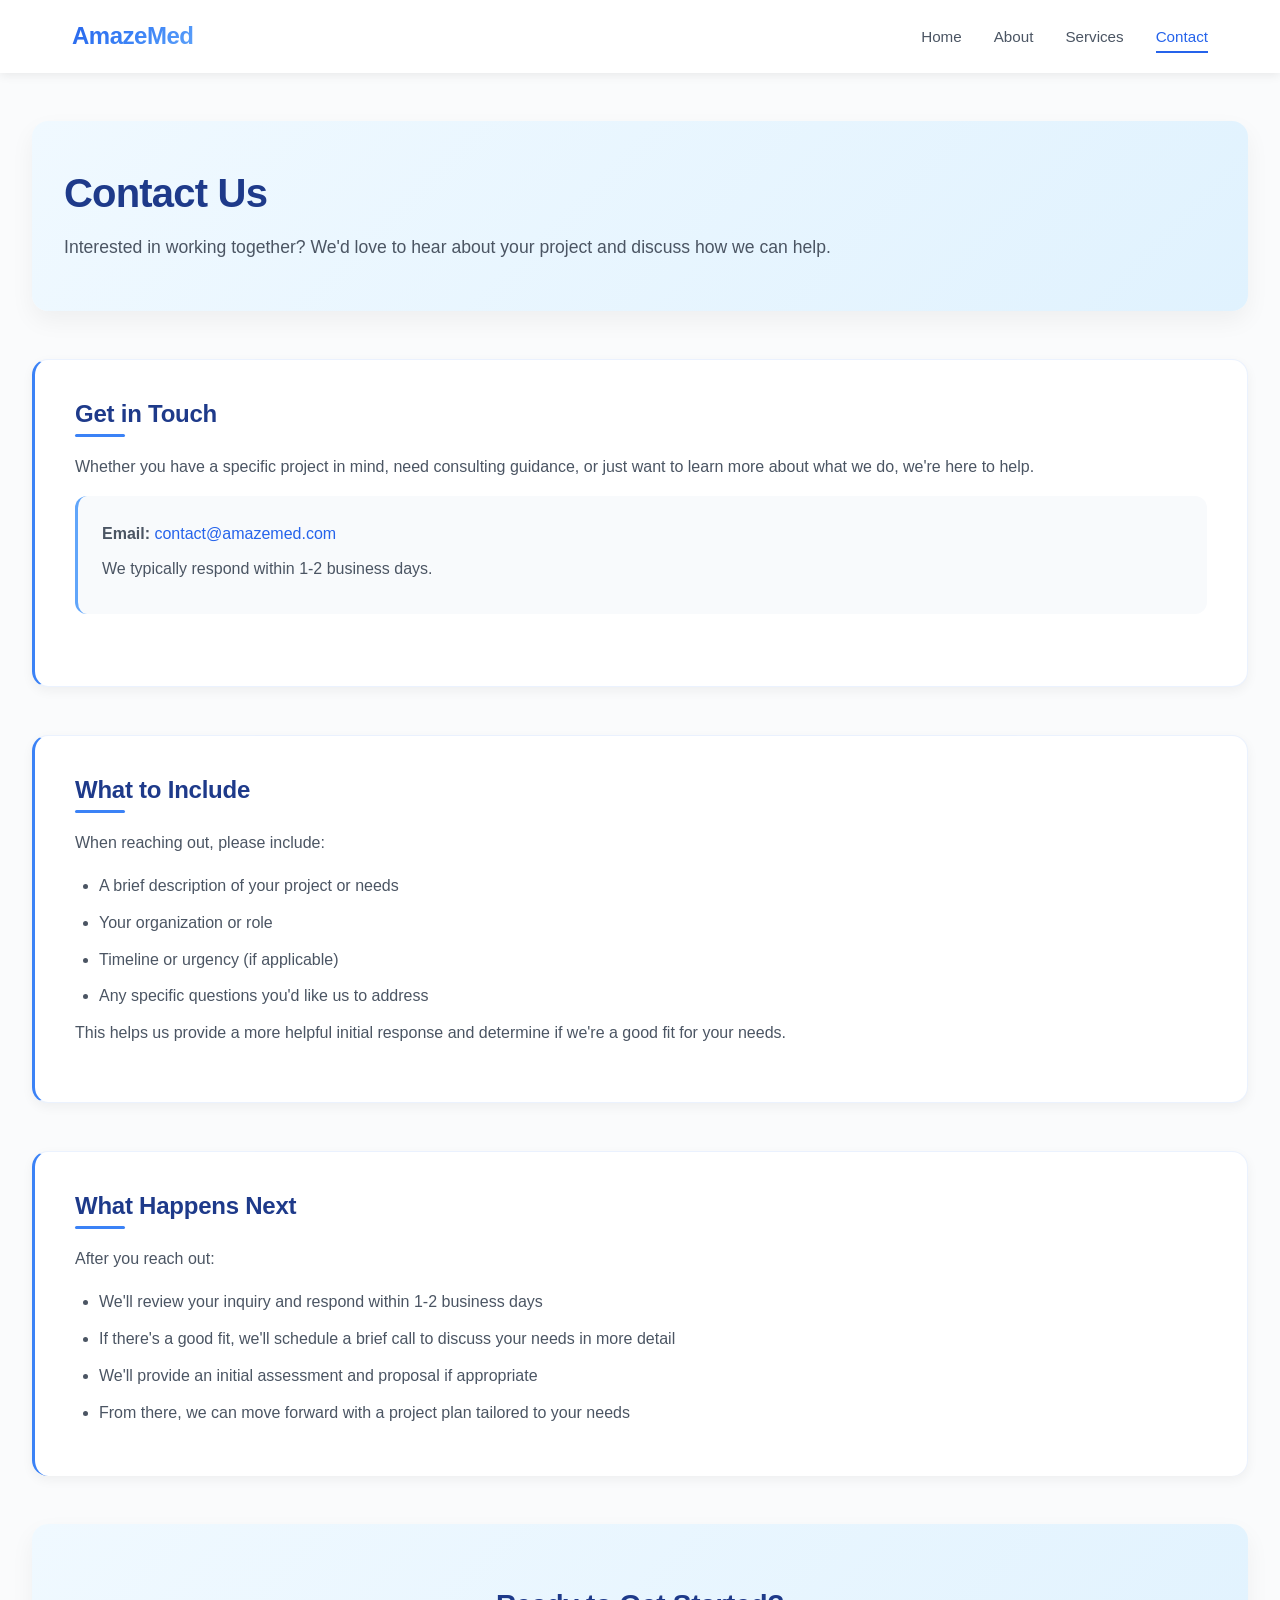
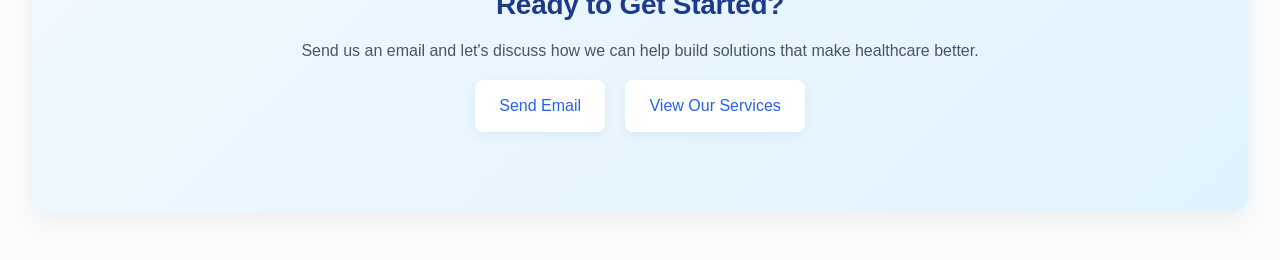
==== contact.html @ 46cca4fc "first" ====
<!DOCTYPE html>
<html lang="en">
<head>
    <meta charset="UTF-8">
    <meta name="viewport" content="width=device-width, initial-scale=1.0">
    <title>AmazeMed - Contact</title>
    <link rel="stylesheet" href="styles.css">
</head>
<body>
    <script src="nav.js"></script>
    <div class="container">
        <section class="header">
            <h1>Contact Us</h1>
            <p class="intro">
                Interested in working together? We'd love to hear about your project and discuss how we can help.
            </p>
        </section>

        <section class="content">
            <div class="section">
                <h2>Get in Touch</h2>
                <p>
                    Whether you have a specific project in mind, need consulting guidance, or just want to learn more about what we do, we're here to help.
                </p>
                <div class="contact-info">
                    <p><strong>Email:</strong> <a href="mailto:contact@amazemed.com">contact@amazemed.com</a></p>
                    <p>We typically respond within 1-2 business days.</p>
                </div>
            </div>

            <div class="section">
                <h2>What to Include</h2>
                <p>
                    When reaching out, please include:
                </p>
                <ul>
                    <li>A brief description of your project or needs</li>
                    <li>Your organization or role</li>
                    <li>Timeline or urgency (if applicable)</li>
                    <li>Any specific questions you'd like us to address</li>
                </ul>
                <p>
                    This helps us provide a more helpful initial response and determine if we're a good fit for your needs.
                </p>
            </div>

            <div class="section">
                <h2>What Happens Next</h2>
                <p>
                    After you reach out:
                </p>
                <ol>
                    <li>We'll review your inquiry and respond within 1-2 business days</li>
                    <li>If there's a good fit, we'll schedule a brief call to discuss your needs in more detail</li>
                    <li>We'll provide an initial assessment and proposal if appropriate</li>
                    <li>From there, we can move forward with a project plan tailored to your needs</li>
                </ol>
            </div>
        </section>

        <section class="cta">
            <h2>Ready to Get Started?</h2>
            <p>Send us an email and let's discuss how we can help build solutions that make healthcare better.</p>
            <p>
                <a href="mailto:contact@amazemed.com">Send Email</a>
                <a href="services.html">View Our Services</a>
            </p>
        </section>
    </div>

    <script>
        // Force full width by finding and overriding constraining parent elements
        (function() {
            function forceFullWidth() {
                const container = document.querySelector('.container');
                if (!container) return;

                let parent = container.parentElement;
                while (parent && parent !== document.body) {
                    const computedStyle = window.getComputedStyle(parent);
                    const maxWidth = computedStyle.maxWidth;

                    if (maxWidth && maxWidth !== 'none' && maxWidth !== '100%') {
                        parent.style.setProperty('max-width', '100%', 'important');
                        parent.style.setProperty('width', '100%', 'important');
                    }

                    parent = parent.parentElement;
                }

                container.style.setProperty('max-width', '100%', 'important');
                container.style.setProperty('width', '100%', 'important');
            }

            if (document.readyState === 'loading') {
                document.addEventListener('DOMContentLoaded', forceFullWidth);
            } else {
                forceFullWidth();
            }

            setTimeout(forceFullWidth, 100);
            setTimeout(forceFullWidth, 500);
        })();
    </script>
</body>
</html>
---- styles.css ----
/* ============================================
   AmazeMed - Shared Stylesheet
   ============================================ */

/* ===== Base Styles & Typography ===== */
* {
    margin: 0;
    padding: 0;
    box-sizing: border-box;
}

:root {
    /* Color Palette */
    --primary: #1e3a8a;
    --primary-light: #2563eb;
    --primary-lighter: #3b82f6;
    --secondary: #60a5fa;
    --text-dark: #1f2937;
    --text-gray: #4b5563;
    --text-light: #6b7280;
    --bg-light: #fafbfc;
    --bg-blue-light: #f0f9ff;
    --bg-blue-lighter: #e0f2fe;
    --white: #ffffff;
    --border-light: #e5e7eb;
    
    /* Typography */
    --font-sans: -apple-system, BlinkMacSystemFont, 'Segoe UI', 'Roboto', 'Oxygen', 'Ubuntu', 'Cantarell', 'Fira Sans', 'Droid Sans', 'Helvetica Neue', sans-serif;
    --font-mono: 'SF Mono', 'Monaco', 'Inconsolata', 'Fira Code', 'Fira Mono', 'Droid Sans Mono', 'Source Code Pro', monospace;
    
    /* Spacing */
    --spacing-xs: 0.5rem;
    --spacing-sm: 1rem;
    --spacing-md: 1.5rem;
    --spacing-lg: 2rem;
    --spacing-xl: 3rem;
    --spacing-2xl: 4rem;
    
    /* Shadows */
    --shadow-sm: 0 2px 8px rgba(0, 0, 0, 0.03);
    --shadow-md: 0 4px 12px rgba(0, 0, 0, 0.05);
    --shadow-lg: 0 10px 25px rgba(0, 0, 0, 0.05);
    --shadow-xl: 0 15px 35px rgba(0, 0, 0, 0.1);
}

body {
    font-family: var(--font-sans);
    font-size: 16px;
    line-height: 1.7;
    color: var(--text-dark);
    background: var(--bg-light);
    -webkit-font-smoothing: antialiased;
    -moz-osx-font-smoothing: grayscale;
    text-rendering: optimizeLegibility;
}

/* Improved Typography */
h1, h2, h3, h4, h5, h6 {
    font-weight: 600;
    line-height: 1.2;
    color: var(--primary);
    margin-bottom: var(--spacing-sm);
    letter-spacing: -0.02em;
}

h1 {
    font-size: 2.5rem;
    font-weight: 700;
    letter-spacing: -0.03em;
}

h2 {
    font-size: 2rem;
    font-weight: 600;
}

h3 {
    font-size: 1.5rem;
    font-weight: 600;
}

p {
    margin-bottom: var(--spacing-sm);
    line-height: 1.7;
}

a {
    color: var(--primary-light);
    text-decoration: none;
    transition: color 0.2s ease;
}

a:hover {
    color: var(--primary);
}

/* ===== Navigation Bar ===== */
.navbar {
    background: var(--white);
    box-shadow: 0 2px 10px rgba(0, 0, 0, 0.08);
    position: sticky;
    top: 0;
    z-index: 1000;
    padding: var(--spacing-sm) 0;
    backdrop-filter: blur(10px);
    background: rgba(255, 255, 255, 0.95);
}

.nav-container {
    max-width: 1200px;
    margin: 0 auto;
    padding: 0 var(--spacing-lg);
    display: flex;
    justify-content: space-between;
    align-items: center;
}

.nav-logo {
    font-size: 1.5rem;
    font-weight: 700;
    color: var(--primary);
    text-decoration: none;
    background: linear-gradient(135deg, #2563eb 0%, #3b82f6 25%, #60a5fa 50%, #3b82f6 75%, #2563eb 100%);
    background-size: 200% 200%;
    -webkit-background-clip: text;
    background-clip: text;
    -webkit-text-fill-color: transparent;
    letter-spacing: -0.02em;
    transition: all 0.3s ease;
    animation: gradient-shift 8s ease infinite;
}

.nav-logo:hover {
    background: linear-gradient(135deg, #1e40af 0%, #2563eb 25%, #3b82f6 50%, #60a5fa 75%, #3b82f6 100%);
    background-size: 200% 200%;
    -webkit-background-clip: text;
    background-clip: text;
    transform: scale(1.05);
}

@keyframes gradient-shift {
    0%, 100% {
        background-position: 0% 50%;
    }
    50% {
        background-position: 100% 50%;
    }
}

.nav-menu {
    display: flex;
    list-style: none;
    gap: var(--spacing-lg);
    align-items: center;
}

.nav-menu a {
    color: var(--text-gray);
    text-decoration: none;
    font-weight: 500;
    font-size: 0.95rem;
    transition: color 0.2s ease;
    padding: var(--spacing-xs) 0;
    position: relative;
}

.nav-menu a::after {
    content: '';
    position: absolute;
    bottom: 0;
    left: 0;
    width: 0;
    height: 2px;
    background: var(--primary-light);
    transition: width 0.3s ease;
}

.nav-menu a:hover::after,
.nav-menu a.active::after {
    width: 100%;
}

.nav-menu a:hover,
.nav-menu a.active {
    color: var(--primary-light);
}

.nav-divider {
    color: var(--border-light);
    padding: 0 var(--spacing-xs);
    pointer-events: none;
    user-select: none;
}

/* Dropdown Menu */
.nav-dropdown {
    position: relative;
}

.nav-dropdown-toggle {
    cursor: pointer;
}

.dropdown-arrow {
    font-size: 0.7em;
    margin-left: 0.25rem;
    transition: transform 0.3s ease;
    display: inline-block;
}

.nav-dropdown:hover .dropdown-arrow {
    transform: rotate(180deg);
}

.nav-dropdown-menu.show ~ .nav-dropdown-toggle .dropdown-arrow,
.nav-dropdown.show .dropdown-arrow {
    transform: rotate(180deg);
}

.nav-dropdown-menu {
    position: absolute;
    top: 100%;
    right: 0;
    background: var(--white);
    box-shadow: var(--shadow-lg);
    border-radius: 0.5rem;
    min-width: 200px;
    opacity: 0;
    visibility: hidden;
    transform: translateY(-10px);
    transition: all 0.3s ease;
    margin-top: var(--spacing-xs);
    padding: var(--spacing-xs) 0;
    list-style: none;
    z-index: 1000;
}

.nav-dropdown:hover .nav-dropdown-menu,
.nav-dropdown-menu.show {
    opacity: 1;
    visibility: visible;
    transform: translateY(0);
}

.nav-dropdown-menu li {
    margin: 0;
    padding: 0;
}

.nav-dropdown-menu a {
    display: block;
    padding: var(--spacing-xs) var(--spacing-md);
    color: var(--text-gray);
    text-decoration: none;
    transition: background-color 0.2s ease, color 0.2s ease;
    font-size: 0.95rem;
}

.nav-dropdown-menu a:hover {
    background-color: var(--bg-blue-light);
    color: var(--primary-light);
}

.nav-dropdown-menu a::after {
    display: none;
}

.nav-toggle {
    display: none;
    flex-direction: column;
    cursor: pointer;
    gap: 4px;
    padding: var(--spacing-xs);
}

.nav-toggle span {
    width: 25px;
    height: 3px;
    background: var(--primary);
    border-radius: 2px;
    transition: all 0.3s ease;
}

/* Mobile Navigation */
@media (max-width: 768px) {
    .nav-toggle {
        display: flex;
    }

    .nav-menu {
        position: fixed;
        left: -100%;
        top: 70px;
        flex-direction: column;
        background: var(--white);
        width: 100%;
        text-align: center;
        transition: 0.3s;
        box-shadow: var(--shadow-lg);
        padding: var(--spacing-lg) 0;
        gap: 0;
    }

    .nav-menu.active {
        left: 0;
    }

    .nav-menu li {
        width: 100%;
        padding: var(--spacing-sm) 0;
        border-bottom: 1px solid var(--border-light);
    }

    .nav-menu a {
        display: block;
        width: 100%;
        padding: var(--spacing-xs) var(--spacing-lg);
    }

    .nav-toggle.active span:nth-child(1) {
        transform: rotate(45deg) translate(5px, 5px);
    }

    .nav-toggle.active span:nth-child(2) {
        opacity: 0;
    }

    .nav-toggle.active span:nth-child(3) {
        transform: rotate(-45deg) translate(7px, -6px);
    }
}

/* ===== Container & Layout ===== */
.container {
    width: 100% !important;
    max-width: 1200px !important;
    margin: 0 auto !important;
    padding: var(--spacing-xl) var(--spacing-lg) !important;
    padding-top: var(--spacing-xl) !important;
    font-family: var(--font-sans);
    line-height: 1.7;
    color: var(--text-dark);
    background: var(--bg-light);
    min-height: calc(100vh - 70px);
    box-sizing: border-box;
    position: relative;
    overflow: visible;
}

/* ===== Hero Section ===== */
.hero {
    margin-top: 0 !important;
    margin-bottom: var(--spacing-2xl) !important;
    padding: var(--spacing-xl) var(--spacing-lg) !important;
    padding-top: var(--spacing-xl) !important;
    padding-bottom: var(--spacing-xl) !important;
    background: linear-gradient(135deg, var(--bg-blue-light) 0%, var(--bg-blue-lighter) 100%);
    border-radius: 1rem;
    display: flow-root;
    position: relative;
    overflow: visible;
    box-sizing: border-box;
    box-shadow: var(--shadow-lg);
}

.hero h1 {
    font-size: 2.5rem;
    font-weight: 700;
    margin-top: 0 !important;
    margin-bottom: var(--spacing-md) !important;
    padding-top: 0 !important;
    color: var(--primary);
    box-sizing: border-box;
    letter-spacing: -0.03em;
}

.hero .intro {
    font-size: 1.25rem;
    margin-bottom: var(--spacing-sm);
    color: var(--text-gray);
    line-height: 1.6;
    font-weight: 400;
}

.hero p {
    font-size: 1rem;
    color: var(--text-light);
    margin-bottom: var(--spacing-sm);
    line-height: 1.7;
}

/* ===== Header Section ===== */
.header {
    margin-top: 0 !important;
    margin-bottom: var(--spacing-xl) !important;
    padding: var(--spacing-xl) var(--spacing-lg) !important;
    padding-top: var(--spacing-xl) !important;
    padding-bottom: var(--spacing-xl) !important;
    background: linear-gradient(135deg, var(--bg-blue-light) 0%, var(--bg-blue-lighter) 100%);
    border-radius: 1rem;
    display: flow-root;
    position: relative;
    overflow: visible;
    box-sizing: border-box;
    box-shadow: var(--shadow-lg);
}

.header h1 {
    font-size: 2.5rem;
    font-weight: 600;
    margin-top: 0 !important;
    margin-bottom: var(--spacing-sm) !important;
    padding-top: 0 !important;
    color: var(--primary);
    box-sizing: border-box;
    letter-spacing: -0.02em;
}

.header .intro {
    font-size: 1.1rem;
    color: var(--text-gray);
    margin-top: 0;
    margin-bottom: 0;
    line-height: 1.7;
}

/* ===== Content Sections ===== */
.content {
    margin-bottom: var(--spacing-xl);
}

.section {
    margin-bottom: var(--spacing-xl);
    padding: 2.5rem;
    padding-bottom: 2.5rem;
    background: var(--white);
    border-radius: 1rem;
    box-shadow: var(--shadow-md);
    border: 1px solid rgba(59, 130, 246, 0.1);
    border-left: 3px solid var(--primary-lighter);
    transition: transform 0.3s ease, box-shadow 0.3s ease;
}

.section:hover {
    transform: translateY(-2px);
    box-shadow: 0 8px 20px rgba(59, 130, 246, 0.1);
}

.section:last-child {
    border-bottom: none;
}

.section h2 {
    font-size: 1.5rem;
    font-weight: 600;
    margin-bottom: var(--spacing-sm);
    margin-top: 0;
    color: var(--primary);
    position: relative;
    padding-bottom: var(--spacing-xs);
    letter-spacing: -0.01em;
}

.section h2::after {
    content: "";
    position: absolute;
    height: 3px;
    width: 50px;
    background: var(--primary-lighter);
    bottom: 0;
    left: 0;
    border-radius: 2px;
}

.section p {
    font-size: 1rem;
    color: var(--text-gray);
    margin-bottom: var(--spacing-sm);
    line-height: 1.7;
}

.section ul,
.section ol {
    list-style: disc;
    margin-left: var(--spacing-md);
    color: var(--text-gray);
    line-height: 1.8;
}

.section li {
    margin-bottom: var(--spacing-xs);
}

/* ===== Services ===== */
.services {
    margin-bottom: var(--spacing-2xl);
}

.service {
    margin-bottom: var(--spacing-xl);
    padding: 2.5rem;
    padding-bottom: 2.5rem;
    background: var(--white);
    border-radius: 1rem;
    box-shadow: var(--shadow-md);
    border: 1px solid rgba(59, 130, 246, 0.1);
    border-left: 3px solid var(--primary-lighter);
    transition: transform 0.3s ease, box-shadow 0.3s ease;
}

.service:hover {
    transform: translateY(-2px);
    box-shadow: 0 8px 20px rgba(59, 130, 246, 0.1);
}

.service:last-child {
    border-bottom: none;
}

.service h2 {
    font-size: 1.75rem;
    font-weight: 600;
    margin-bottom: 0.75rem;
    margin-top: 0;
    color: var(--primary);
    position: relative;
    padding-bottom: var(--spacing-xs);
    letter-spacing: -0.01em;
}

.service h2::after {
    content: "";
    position: absolute;
    height: 3px;
    width: 50px;
    background: var(--primary-lighter);
    bottom: 0;
    left: 0;
    border-radius: 2px;
}

.service p {
    font-size: 1rem;
    color: var(--text-gray);
    margin-bottom: var(--spacing-sm);
    line-height: 1.7;
}

.service ul {
    list-style: disc;
    margin-left: var(--spacing-md);
    color: var(--text-light);
    line-height: 1.8;
}

.service li {
    margin-bottom: var(--spacing-xs);
}

/* ===== Benefits ===== */
.benefits {
    margin-bottom: var(--spacing-2xl);
    padding: 2.5rem;
    background: var(--white);
    border-radius: 1rem;
    box-shadow: var(--shadow-md);
    border: 1px solid rgba(59, 130, 246, 0.1);
}

.benefits h2 {
    font-size: 2rem;
    font-weight: 600;
    margin-bottom: var(--spacing-lg);
    margin-top: 0;
    color: var(--primary);
    position: relative;
    padding-bottom: var(--spacing-xs);
    letter-spacing: -0.02em;
}

.benefits h2::after {
    content: "";
    position: absolute;
    height: 3px;
    width: 50px;
    background: var(--primary-lighter);
    bottom: 0;
    left: 0;
    border-radius: 2px;
}

.benefit-list {
    display: grid;
    grid-template-columns: repeat(auto-fit, minmax(250px, 1fr));
    gap: var(--spacing-lg);
    margin-bottom: var(--spacing-lg);
}

.benefit {
    padding: var(--spacing-md);
    background: #f8fafc;
    border-radius: 0.75rem;
    border-left: 3px solid var(--secondary);
    box-shadow: var(--shadow-sm);
    transition: transform 0.3s ease, box-shadow 0.3s ease;
}

.benefit:hover {
    transform: translateY(-2px);
    box-shadow: 0 4px 12px rgba(96, 165, 250, 0.15);
}

.benefit h3 {
    font-size: 1.25rem;
    font-weight: 600;
    margin-bottom: var(--spacing-xs);
    color: var(--primary);
    letter-spacing: -0.01em;
}

.benefit p {
    font-size: 0.95rem;
    color: var(--text-light);
    line-height: 1.6;
}

.footer-note {
    font-size: 1rem;
    color: var(--text-gray);
    line-height: 1.7;
}

/* ===== CTA Section ===== */
.cta {
    text-align: center;
    padding: var(--spacing-2xl) var(--spacing-lg);
    background: linear-gradient(135deg, var(--bg-blue-light) 0%, var(--bg-blue-lighter) 100%);
    border-radius: 1rem;
    box-shadow: var(--shadow-lg);
}

.cta h2 {
    font-size: 1.75rem;
    font-weight: 600;
    margin-bottom: var(--spacing-sm);
    color: var(--primary);
    letter-spacing: -0.01em;
}

.cta p {
    font-size: 1rem;
    color: var(--text-gray);
    margin-bottom: var(--spacing-sm);
    line-height: 1.7;
}

.cta a {
    display: inline-block;
    color: var(--primary-light);
    text-decoration: none;
    font-weight: 500;
    padding: 0.75rem 1.5rem;
    border-radius: 0.5rem;
    background: var(--white);
    box-shadow: var(--shadow-md);
    transition: transform 0.3s ease, box-shadow 0.3s ease;
    margin: 0 0.5rem;
}

.cta a:hover {
    transform: translateY(-2px);
    box-shadow: 0 8px 20px rgba(37, 99, 235, 0.2);
    text-decoration: none;
}

.cta-button:hover {
    transform: translateY(-2px);
    box-shadow: 0 8px 20px rgba(37, 99, 235, 0.3);
    text-decoration: none;
}

/* ===== Contact Form ===== */
.contact-form {
    margin-bottom: var(--spacing-xl);
    padding: 2.5rem;
    background: var(--white);
    border-radius: 1rem;
    box-shadow: var(--shadow-md);
    border: 1px solid rgba(59, 130, 246, 0.1);
}

.contact-form h2 {
    font-size: 1.75rem;
    font-weight: 600;
    margin-bottom: var(--spacing-md);
    color: var(--primary);
}

.contact-info {
    margin-bottom: var(--spacing-lg);
    padding: var(--spacing-md);
    background: #f8fafc;
    border-radius: 0.75rem;
    border-left: 3px solid var(--secondary);
}

.contact-info p {
    margin-bottom: var(--spacing-xs);
    color: var(--text-gray);
}

.contact-info a {
    color: var(--primary-light);
    font-weight: 500;
}

/* ===== Responsive Design ===== */
@media (max-width: 768px) {
    .container {
        padding: var(--spacing-lg) var(--spacing-sm) !important;
    }

    .hero h1,
    .header h1 {
        font-size: 2rem;
    }

    .hero .intro {
        font-size: 1.1rem;
    }

    .benefit-list {
        grid-template-columns: 1fr;
    }

    h1 {
        font-size: 2rem;
    }

    h2 {
        font-size: 1.5rem;
    }

    .section,
    .service {
        padding: var(--spacing-md);
    }
}
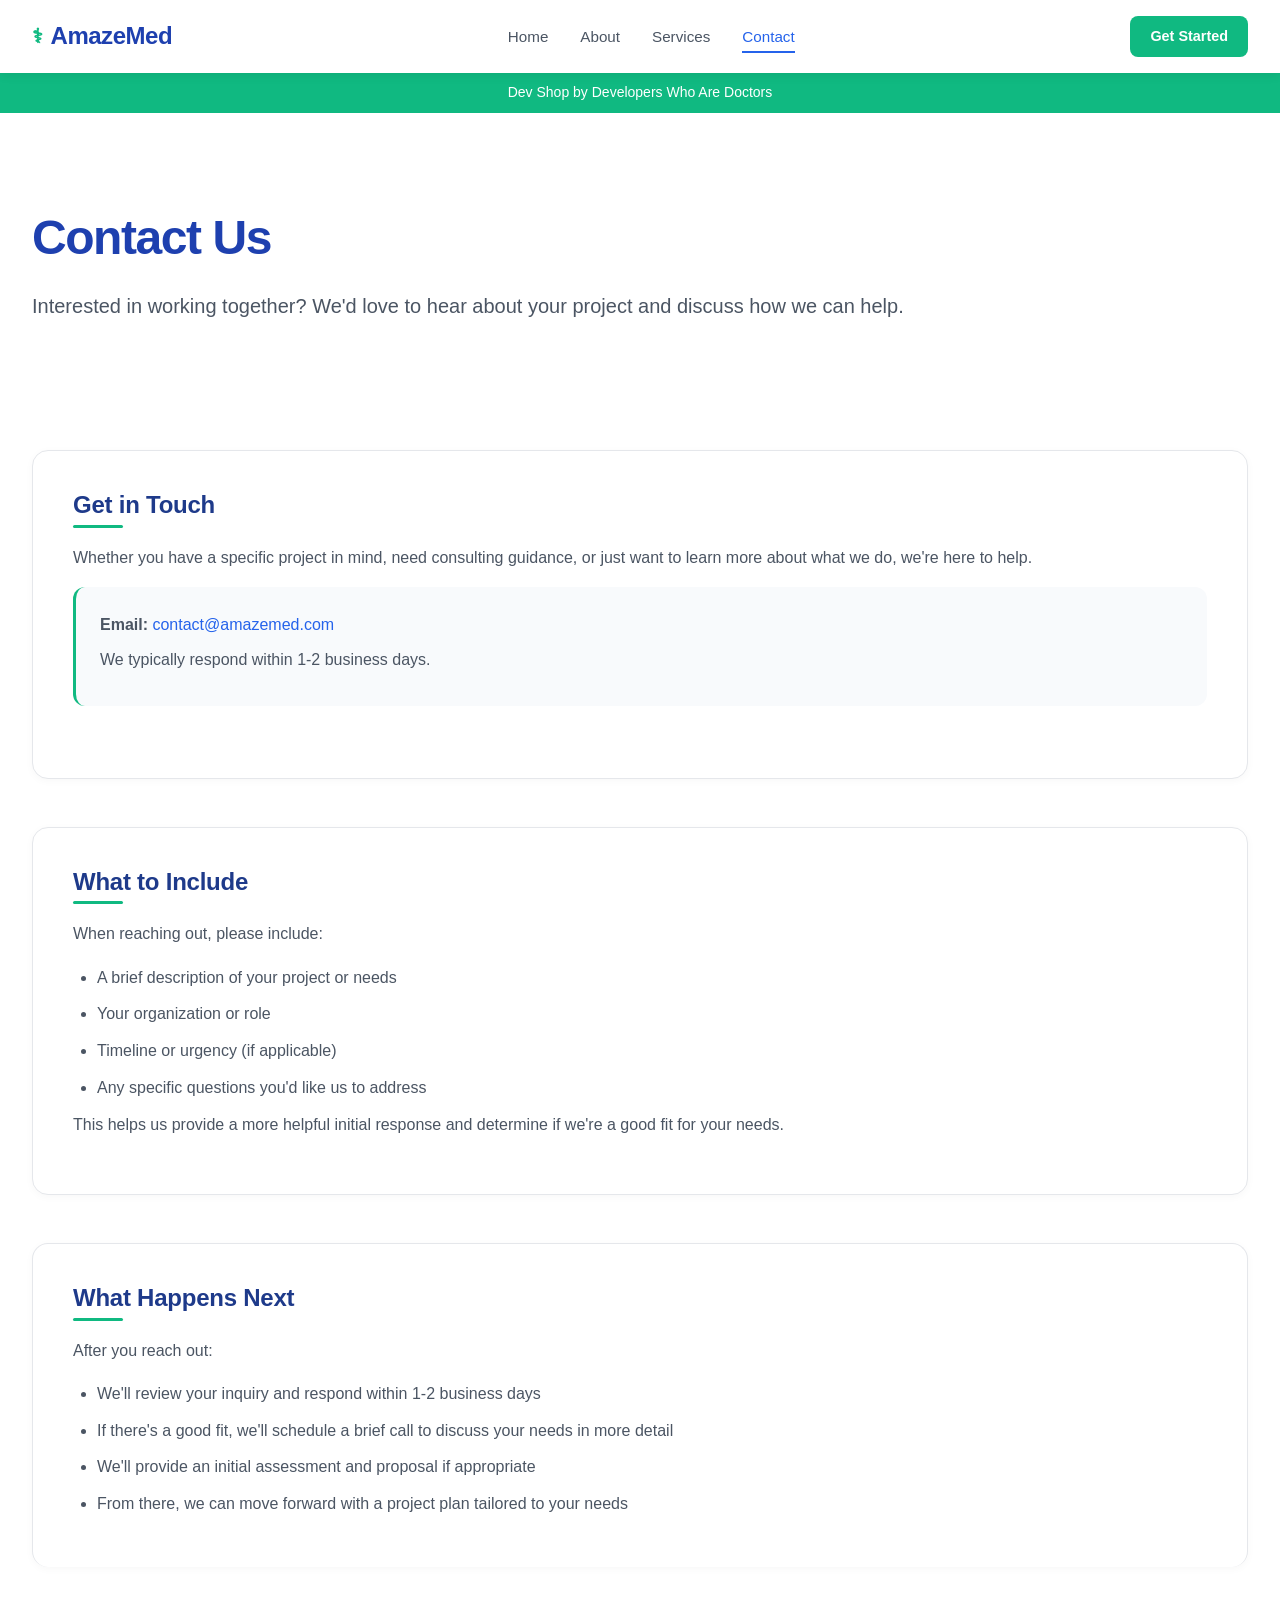
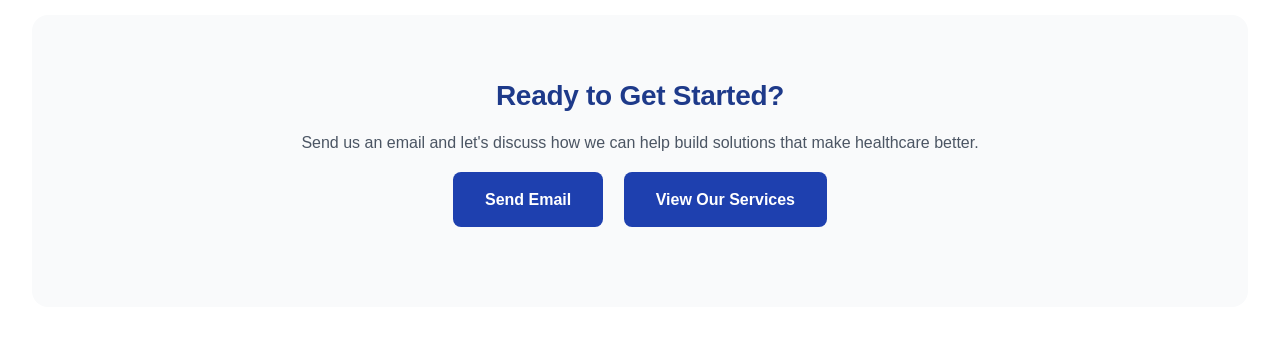
==== commit e23ba5f4: "with pics" ====
--- a/contact.html
+++ b/contact.html
@@ -7,6 +7,9 @@
     <link rel="stylesheet" href="styles.css">
 </head>
 <body>
+    <div class="top-banner">
+        Dev Shop by Developers Who Are Doctors
+    </div>
     <script src="nav.js"></script>
     <div class="container">
         <section class="header">
@@ -62,8 +65,8 @@
             <h2>Ready to Get Started?</h2>
             <p>Send us an email and let's discuss how we can help build solutions that make healthcare better.</p>
             <p>
-                <a href="mailto:contact@amazemed.com">Send Email</a>
-                <a href="services.html">View Our Services</a>
+                <a href="mailto:contact@amazemed.com" class="btn-primary">Send Email</a>
+                <a href="services.html" class="btn-secondary">View Our Services</a>
             </p>
         </section>
     </div>
--- a/styles.css
+++ b/styles.css
@@ -12,13 +12,18 @@
 :root {
     /* Color Palette */
     --primary: #1e3a8a;
+    --primary-dark: #1e40af;
     --primary-light: #2563eb;
     --primary-lighter: #3b82f6;
     --secondary: #60a5fa;
+    --green: #10b981;
+    --green-light: #34d399;
+    --green-dark: #059669;
     --text-dark: #1f2937;
     --text-gray: #4b5563;
     --text-light: #6b7280;
-    --bg-light: #fafbfc;
+    --bg-light: #ffffff;
+    --bg-gray: #f9fafb;
     --bg-blue-light: #f0f9ff;
     --bg-blue-lighter: #e0f2fe;
     --white: #ffffff;
@@ -48,10 +53,26 @@
     font-size: 16px;
     line-height: 1.7;
     color: var(--text-dark);
-    background: var(--bg-light);
+    background: var(--white);
     -webkit-font-smoothing: antialiased;
     -moz-osx-font-smoothing: grayscale;
     text-rendering: optimizeLegibility;
+}
+
+/* Top Banner */
+.top-banner {
+    background: var(--green);
+    color: white;
+    text-align: center;
+    padding: 0.5rem 0;
+    font-size: 0.875rem;
+    font-weight: 500;
+}
+
+.top-banner a {
+    color: white;
+    text-decoration: underline;
+    font-weight: 600;
 }
 
 /* Improved Typography */
@@ -107,7 +128,7 @@
 }
 
 .nav-container {
-    max-width: 1200px;
+    max-width: 1400px;
     margin: 0 auto;
     padding: 0 var(--spacing-lg);
     display: flex;
@@ -115,43 +136,67 @@
     align-items: center;
 }
 
+.nav-menu {
+    flex: 1;
+    justify-content: center;
+    margin: 0 var(--spacing-xl);
+}
+
 .nav-logo {
     font-size: 1.5rem;
     font-weight: 700;
-    color: var(--primary);
+    color: var(--primary-dark);
     text-decoration: none;
-    background: linear-gradient(135deg, #2563eb 0%, #3b82f6 25%, #60a5fa 50%, #3b82f6 75%, #2563eb 100%);
-    background-size: 200% 200%;
-    -webkit-background-clip: text;
-    background-clip: text;
-    -webkit-text-fill-color: transparent;
     letter-spacing: -0.02em;
     transition: all 0.3s ease;
-    animation: gradient-shift 8s ease infinite;
+    display: flex;
+    align-items: center;
+    gap: 0.5rem;
+}
+
+.nav-logo::before {
+    content: "⚕";
+    font-size: 1.25rem;
+    color: var(--green);
 }
 
 .nav-logo:hover {
-    background: linear-gradient(135deg, #1e40af 0%, #2563eb 25%, #3b82f6 50%, #60a5fa 75%, #3b82f6 100%);
-    background-size: 200% 200%;
-    -webkit-background-clip: text;
-    background-clip: text;
-    transform: scale(1.05);
-}
-
-@keyframes gradient-shift {
-    0%, 100% {
-        background-position: 0% 50%;
-    }
-    50% {
-        background-position: 100% 50%;
-    }
-}
+    color: var(--primary);
+    transform: scale(1.02);
+}
+
 
 .nav-menu {
     display: flex;
     list-style: none;
     gap: var(--spacing-lg);
     align-items: center;
+}
+
+.nav-actions {
+    display: flex;
+    align-items: center;
+    gap: var(--spacing-md);
+}
+
+.nav-cta {
+    background: var(--green);
+    color: white !important;
+    padding: 0.5rem 1.25rem;
+    border-radius: 0.5rem;
+    font-weight: 600;
+    font-size: 0.9rem;
+    transition: all 0.2s ease;
+}
+
+.nav-cta:hover {
+    background: var(--green-dark);
+    transform: translateY(-1px);
+    box-shadow: 0 4px 12px rgba(16, 185, 129, 0.3);
+}
+
+.nav-cta::after {
+    display: none;
 }
 
 .nav-menu a {
@@ -286,6 +331,10 @@
     .nav-toggle {
         display: flex;
     }
+    
+    .nav-actions {
+        display: none;
+    }
 
     .nav-menu {
         position: fixed;
@@ -299,6 +348,7 @@
         box-shadow: var(--shadow-lg);
         padding: var(--spacing-lg) 0;
         gap: 0;
+        margin: 0;
     }
 
     .nav-menu.active {
@@ -333,7 +383,7 @@
 /* ===== Container & Layout ===== */
 .container {
     width: 100% !important;
-    max-width: 1200px !important;
+    max-width: 1400px !important;
     margin: 0 auto !important;
     padding: var(--spacing-xl) var(--spacing-lg) !important;
     padding-top: var(--spacing-xl) !important;
@@ -351,32 +401,57 @@
 .hero {
     margin-top: 0 !important;
     margin-bottom: var(--spacing-2xl) !important;
-    padding: var(--spacing-xl) var(--spacing-lg) !important;
-    padding-top: var(--spacing-xl) !important;
-    padding-bottom: var(--spacing-xl) !important;
-    background: linear-gradient(135deg, var(--bg-blue-light) 0%, var(--bg-blue-lighter) 100%);
-    border-radius: 1rem;
-    display: flow-root;
+    padding: var(--spacing-2xl) var(--spacing-lg) !important;
+    padding-top: var(--spacing-2xl) !important;
+    padding-bottom: var(--spacing-2xl) !important;
+    background: var(--white);
+    display: grid;
+    grid-template-columns: 1fr 1fr;
+    gap: var(--spacing-2xl);
+    align-items: center;
     position: relative;
     overflow: visible;
     box-sizing: border-box;
-    box-shadow: var(--shadow-lg);
+}
+
+.hero-content {
+    display: flex;
+    flex-direction: column;
+    gap: var(--spacing-md);
+}
+
+.hero-tagline {
+    color: var(--green);
+    font-size: 0.875rem;
+    font-weight: 600;
+    text-transform: uppercase;
+    letter-spacing: 0.05em;
+    margin-bottom: var(--spacing-xs);
 }
 
 .hero h1 {
-    font-size: 2.5rem;
+    font-size: 3.5rem;
     font-weight: 700;
     margin-top: 0 !important;
     margin-bottom: var(--spacing-md) !important;
     padding-top: 0 !important;
-    color: var(--primary);
+    color: var(--primary-dark);
     box-sizing: border-box;
-    letter-spacing: -0.03em;
+    letter-spacing: -0.04em;
+    line-height: 1.1;
+}
+
+.hero-subtitle {
+    font-size: 1.5rem;
+    color: var(--text-gray);
+    font-weight: 400;
+    margin-bottom: var(--spacing-md);
+    line-height: 1.4;
 }
 
 .hero .intro {
-    font-size: 1.25rem;
-    margin-bottom: var(--spacing-sm);
+    font-size: 1.125rem;
+    margin-bottom: var(--spacing-md);
     color: var(--text-gray);
     line-height: 1.6;
     font-weight: 400;
@@ -389,39 +464,148 @@
     line-height: 1.7;
 }
 
+.hero-cta {
+    display: flex;
+    gap: var(--spacing-md);
+    align-items: center;
+    margin-top: var(--spacing-lg);
+    flex-wrap: wrap;
+}
+
+.btn-primary {
+    background: var(--primary-dark);
+    color: white;
+    padding: 0.875rem 2rem;
+    border-radius: 0.5rem;
+    font-weight: 600;
+    font-size: 1rem;
+    text-decoration: none;
+    display: inline-block;
+    transition: all 0.2s ease;
+    border: none;
+    cursor: pointer;
+}
+
+.btn-primary:hover {
+    background: var(--primary);
+    transform: translateY(-1px);
+    box-shadow: 0 4px 12px rgba(30, 58, 138, 0.3);
+    color: white;
+}
+
+.btn-secondary {
+    background: var(--green);
+    color: white;
+    padding: 0.875rem 2rem;
+    border-radius: 0.5rem;
+    font-weight: 600;
+    font-size: 1rem;
+    text-decoration: none;
+    display: inline-block;
+    transition: all 0.2s ease;
+    border: none;
+    cursor: pointer;
+}
+
+.btn-secondary:hover {
+    background: var(--green-dark);
+    transform: translateY(-1px);
+    box-shadow: 0 4px 12px rgba(16, 185, 129, 0.3);
+    color: white;
+}
+
+.hero-image {
+    display: flex;
+    flex-direction: column;
+    gap: var(--spacing-md);
+}
+
+.hero-image-item {
+    position: relative;
+    border-radius: 1rem;
+    overflow: hidden;
+    box-shadow: var(--shadow-md);
+    transition: transform 0.3s ease, box-shadow 0.3s ease;
+    background: var(--bg-gray);
+    min-height: 300px;
+}
+
+.hero-image-item:hover {
+    transform: translateY(-4px);
+    box-shadow: var(--shadow-lg);
+}
+
+.hero-img {
+    width: 100%;
+    height: 100%;
+    display: block;
+    object-fit: cover;
+    min-height: 300px;
+}
+
+.image-overlay {
+    position: absolute;
+    bottom: 0;
+    left: 0;
+    right: 0;
+    background: linear-gradient(to top, rgba(0, 0, 0, 0.8) 0%, rgba(0, 0, 0, 0.4) 50%, transparent 100%);
+    color: white;
+    padding: var(--spacing-xl) var(--spacing-lg);
+    font-size: 2.5rem;
+    font-weight: 700;
+    letter-spacing: -0.02em;
+    text-shadow: 0 2px 4px rgba(0, 0, 0, 0.3);
+    pointer-events: none;
+}
+
+@media (max-width: 968px) {
+    .hero {
+        grid-template-columns: 1fr;
+        gap: var(--spacing-xl);
+    }
+    
+    .hero h1 {
+        font-size: 2.5rem;
+    }
+    
+    .hero-subtitle {
+        font-size: 1.25rem;
+    }
+}
+
 /* ===== Header Section ===== */
 .header {
     margin-top: 0 !important;
-    margin-bottom: var(--spacing-xl) !important;
-    padding: var(--spacing-xl) var(--spacing-lg) !important;
+    margin-bottom: var(--spacing-2xl) !important;
+    padding: var(--spacing-xl) 0 !important;
     padding-top: var(--spacing-xl) !important;
     padding-bottom: var(--spacing-xl) !important;
-    background: linear-gradient(135deg, var(--bg-blue-light) 0%, var(--bg-blue-lighter) 100%);
-    border-radius: 1rem;
+    background: var(--white);
     display: flow-root;
     position: relative;
     overflow: visible;
     box-sizing: border-box;
-    box-shadow: var(--shadow-lg);
 }
 
 .header h1 {
-    font-size: 2.5rem;
-    font-weight: 600;
+    font-size: 3rem;
+    font-weight: 700;
     margin-top: 0 !important;
-    margin-bottom: var(--spacing-sm) !important;
+    margin-bottom: var(--spacing-md) !important;
     padding-top: 0 !important;
-    color: var(--primary);
+    color: var(--primary-dark);
     box-sizing: border-box;
-    letter-spacing: -0.02em;
+    letter-spacing: -0.03em;
+    line-height: 1.2;
 }
 
 .header .intro {
-    font-size: 1.1rem;
+    font-size: 1.25rem;
     color: var(--text-gray);
     margin-top: 0;
-    margin-bottom: 0;
-    line-height: 1.7;
+    margin-bottom: var(--spacing-sm);
+    line-height: 1.6;
+    font-weight: 400;
 }
 
 /* ===== Content Sections ===== */
@@ -435,9 +619,8 @@
     padding-bottom: 2.5rem;
     background: var(--white);
     border-radius: 1rem;
-    box-shadow: var(--shadow-md);
-    border: 1px solid rgba(59, 130, 246, 0.1);
-    border-left: 3px solid var(--primary-lighter);
+    box-shadow: var(--shadow-sm);
+    border: 1px solid var(--border-light);
     transition: transform 0.3s ease, box-shadow 0.3s ease;
 }
 
@@ -466,7 +649,7 @@
     position: absolute;
     height: 3px;
     width: 50px;
-    background: var(--primary-lighter);
+    background: var(--green);
     bottom: 0;
     left: 0;
     border-radius: 2px;
@@ -502,9 +685,8 @@
     padding-bottom: 2.5rem;
     background: var(--white);
     border-radius: 1rem;
-    box-shadow: var(--shadow-md);
-    border: 1px solid rgba(59, 130, 246, 0.1);
-    border-left: 3px solid var(--primary-lighter);
+    box-shadow: var(--shadow-sm);
+    border: 1px solid var(--border-light);
     transition: transform 0.3s ease, box-shadow 0.3s ease;
 }
 
@@ -533,7 +715,7 @@
     position: absolute;
     height: 3px;
     width: 50px;
-    background: var(--primary-lighter);
+    background: var(--green);
     bottom: 0;
     left: 0;
     border-radius: 2px;
@@ -563,8 +745,8 @@
     padding: 2.5rem;
     background: var(--white);
     border-radius: 1rem;
-    box-shadow: var(--shadow-md);
-    border: 1px solid rgba(59, 130, 246, 0.1);
+    box-shadow: var(--shadow-sm);
+    border: 1px solid var(--border-light);
 }
 
 .benefits h2 {
@@ -583,7 +765,7 @@
     position: absolute;
     height: 3px;
     width: 50px;
-    background: var(--primary-lighter);
+    background: var(--green);
     bottom: 0;
     left: 0;
     border-radius: 2px;
@@ -600,7 +782,7 @@
     padding: var(--spacing-md);
     background: #f8fafc;
     border-radius: 0.75rem;
-    border-left: 3px solid var(--secondary);
+    border-left: 3px solid var(--green);
     box-shadow: var(--shadow-sm);
     transition: transform 0.3s ease, box-shadow 0.3s ease;
 }
@@ -634,9 +816,8 @@
 .cta {
     text-align: center;
     padding: var(--spacing-2xl) var(--spacing-lg);
-    background: linear-gradient(135deg, var(--bg-blue-light) 0%, var(--bg-blue-lighter) 100%);
+    background: var(--bg-gray);
     border-radius: 1rem;
-    box-shadow: var(--shadow-lg);
 }
 
 .cta h2 {
@@ -656,21 +837,29 @@
 
 .cta a {
     display: inline-block;
-    color: var(--primary-light);
+    color: white;
     text-decoration: none;
-    font-weight: 500;
-    padding: 0.75rem 1.5rem;
+    font-weight: 600;
+    padding: 0.875rem 2rem;
     border-radius: 0.5rem;
-    background: var(--white);
-    box-shadow: var(--shadow-md);
+    background: var(--primary-dark);
     transition: transform 0.3s ease, box-shadow 0.3s ease;
     margin: 0 0.5rem;
 }
 
+.cta a.btn-green {
+    background: var(--green);
+}
+
+.cta a.btn-green:hover {
+    background: var(--green-dark);
+}
+
 .cta a:hover {
     transform: translateY(-2px);
-    box-shadow: 0 8px 20px rgba(37, 99, 235, 0.2);
+    box-shadow: 0 8px 20px rgba(30, 58, 138, 0.3);
     text-decoration: none;
+    color: white;
 }
 
 .cta-button:hover {
@@ -701,7 +890,7 @@
     padding: var(--spacing-md);
     background: #f8fafc;
     border-radius: 0.75rem;
-    border-left: 3px solid var(--secondary);
+    border-left: 3px solid var(--green);
 }
 
 .contact-info p {
@@ -724,9 +913,23 @@
     .header h1 {
         font-size: 2rem;
     }
+    
+    .hero-subtitle {
+        font-size: 1.125rem;
+    }
 
     .hero .intro {
-        font-size: 1.1rem;
+        font-size: 1rem;
+    }
+    
+    .hero-cta {
+        flex-direction: column;
+        align-items: stretch;
+    }
+    
+    .hero-cta a {
+        width: 100%;
+        text-align: center;
     }
 
     .benefit-list {
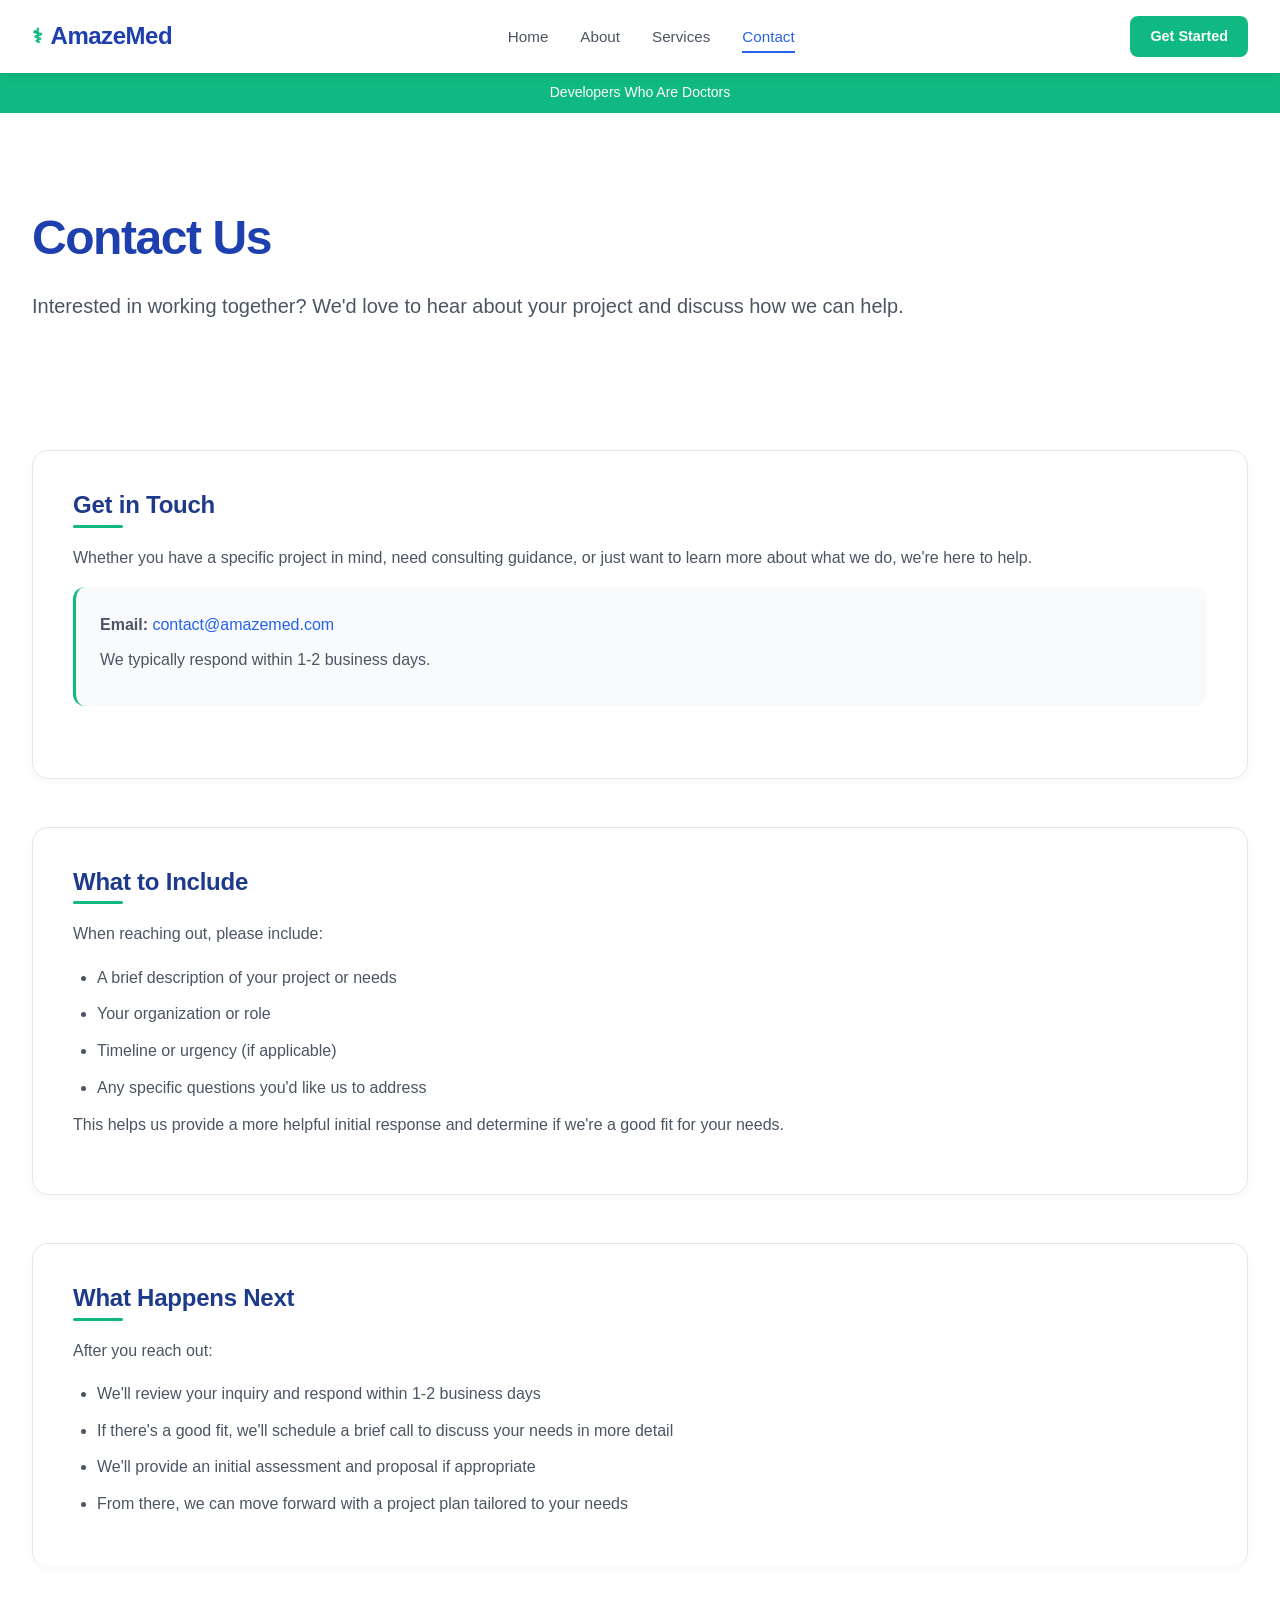
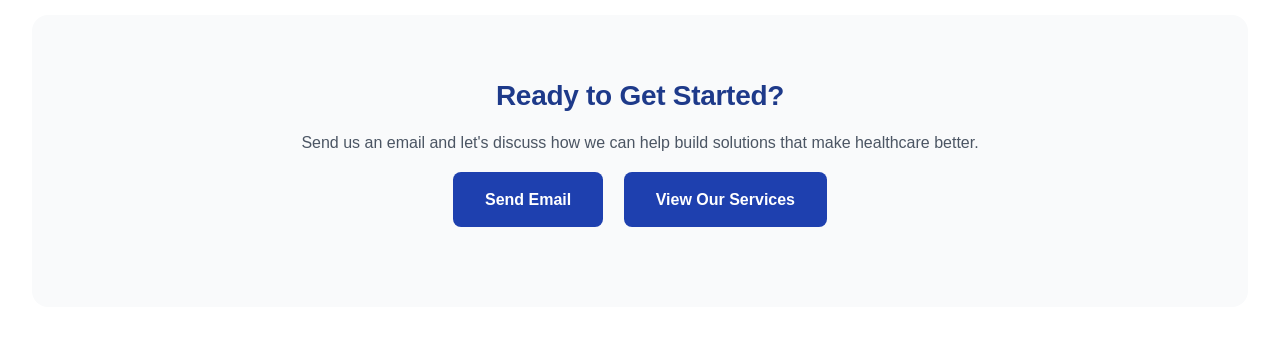
==== commit 37515cde: "better" ====
--- a/contact.html
+++ b/contact.html
@@ -7,9 +7,9 @@
     <link rel="stylesheet" href="styles.css">
 </head>
 <body>
-    <div class="top-banner">
-        Dev Shop by Developers Who Are Doctors
-    </div>
+    <div class="top-banner"></div>
+    <script src="brand.js"></script>
+    <script src="brand-injector.js"></script>
     <script src="nav.js"></script>
     <div class="container">
         <section class="header">
--- a/styles.css
+++ b/styles.css
@@ -400,10 +400,10 @@
 /* ===== Hero Section ===== */
 .hero {
     margin-top: 0 !important;
-    margin-bottom: var(--spacing-2xl) !important;
-    padding: var(--spacing-2xl) var(--spacing-lg) !important;
-    padding-top: var(--spacing-2xl) !important;
-    padding-bottom: var(--spacing-2xl) !important;
+    margin-bottom: var(--spacing-xl) !important;
+    padding: var(--spacing-xl) var(--spacing-lg) !important;
+    padding-top: var(--spacing-xl) !important;
+    padding-bottom: var(--spacing-xl) !important;
     background: var(--white);
     display: grid;
     grid-template-columns: 1fr 1fr;
@@ -422,11 +422,11 @@
 
 .hero-tagline {
     color: var(--green);
-    font-size: 0.875rem;
-    font-weight: 600;
+    font-size: 1.25rem;
+    font-weight: 700;
     text-transform: uppercase;
-    letter-spacing: 0.05em;
-    margin-bottom: var(--spacing-xs);
+    letter-spacing: 0.1em;
+    margin-bottom: var(--spacing-sm);
 }
 
 .hero h1 {
@@ -739,6 +739,126 @@
     margin-bottom: var(--spacing-xs);
 }
 
+/* ===== Stats Section ===== */
+.stats {
+    margin-bottom: var(--spacing-2xl);
+    display: grid;
+    grid-template-columns: repeat(auto-fit, minmax(150px, 1fr));
+    gap: var(--spacing-lg);
+    padding: var(--spacing-xl) 0;
+    background: var(--bg-gray);
+    border-radius: 1rem;
+}
+
+.stat-item {
+    text-align: center;
+    padding: var(--spacing-md);
+}
+
+.stat-number {
+    font-size: 3rem;
+    font-weight: 700;
+    color: var(--green);
+    line-height: 1;
+    margin-bottom: var(--spacing-xs);
+}
+
+.stat-label {
+    font-size: 1rem;
+    color: var(--text-gray);
+    font-weight: 500;
+}
+
+@media (max-width: 768px) {
+    .stats {
+        grid-template-columns: repeat(3, 1fr);
+        gap: var(--spacing-md);
+        padding: var(--spacing-lg) var(--spacing-md);
+    }
+    
+    .stat-number {
+        font-size: 2.5rem;
+    }
+    
+    .stat-label {
+        font-size: 0.9rem;
+    }
+}
+
+/* ===== Feature Cards ===== */
+.feature-cards-wrapper {
+    margin-bottom: var(--spacing-2xl);
+    overflow: hidden;
+    position: relative;
+    width: 100%;
+}
+
+.feature-cards {
+    display: flex;
+    gap: var(--spacing-lg);
+    padding: var(--spacing-md) 0;
+    animation: scroll-cards 30s linear infinite;
+    width: fit-content;
+}
+
+.feature-cards:hover {
+    animation-play-state: paused;
+}
+
+@keyframes scroll-cards {
+    0% {
+        transform: translateX(0);
+    }
+    100% {
+        transform: translateX(calc(-50% - var(--spacing-lg)));
+    }
+}
+
+.feature-card {
+    background: var(--white);
+    border-radius: 1rem;
+    padding: 2.5rem;
+    box-shadow: var(--shadow-sm);
+    border: 1px solid var(--border-light);
+    transition: transform 0.3s ease, box-shadow 0.3s ease;
+    display: flex;
+    flex-direction: column;
+    min-width: 320px;
+    max-width: 380px;
+    flex-shrink: 0;
+    scroll-snap-align: start;
+}
+
+.feature-card:hover {
+    transform: translateY(-4px);
+    box-shadow: var(--shadow-md);
+}
+
+.feature-icon {
+    font-size: 3rem;
+    color: var(--green);
+    margin-bottom: var(--spacing-md);
+    display: flex;
+    align-items: center;
+    justify-content: flex-start;
+    height: 60px;
+}
+
+.feature-card h3 {
+    font-size: 1.5rem;
+    font-weight: 700;
+    color: var(--text-dark);
+    margin-bottom: var(--spacing-sm);
+    margin-top: 0;
+}
+
+.feature-card p {
+    font-size: 1rem;
+    color: var(--text-gray);
+    line-height: 1.7;
+    margin: 0;
+}
+
 /* ===== Benefits ===== */
 .benefits {
     margin-bottom: var(--spacing-2xl);
@@ -906,7 +1026,14 @@
 /* ===== Responsive Design ===== */
 @media (max-width: 768px) {
     .container {
-        padding: var(--spacing-lg) var(--spacing-sm) !important;
+        padding: var(--spacing-md) var(--spacing-sm) !important;
+    }
+
+    .hero {
+        grid-template-columns: 1fr;
+        gap: var(--spacing-lg);
+        padding: var(--spacing-lg) var(--spacing-md) !important;
+        margin-bottom: var(--spacing-lg) !important;
     }
 
     .hero h1,
@@ -925,12 +1052,26 @@
     .hero-cta {
         flex-direction: column;
         align-items: stretch;
+        gap: var(--spacing-sm);
     }
     
     .hero-cta a {
         width: 100%;
         text-align: center;
     }
+    
+    .hero-image {
+        order: -1;
+    }
+    
+    .services {
+        margin-bottom: var(--spacing-xl);
+    }
+    
+    .service {
+        margin-bottom: var(--spacing-lg);
+        padding: var(--spacing-lg);
+    }
 
     .benefit-list {
         grid-template-columns: 1fr;
